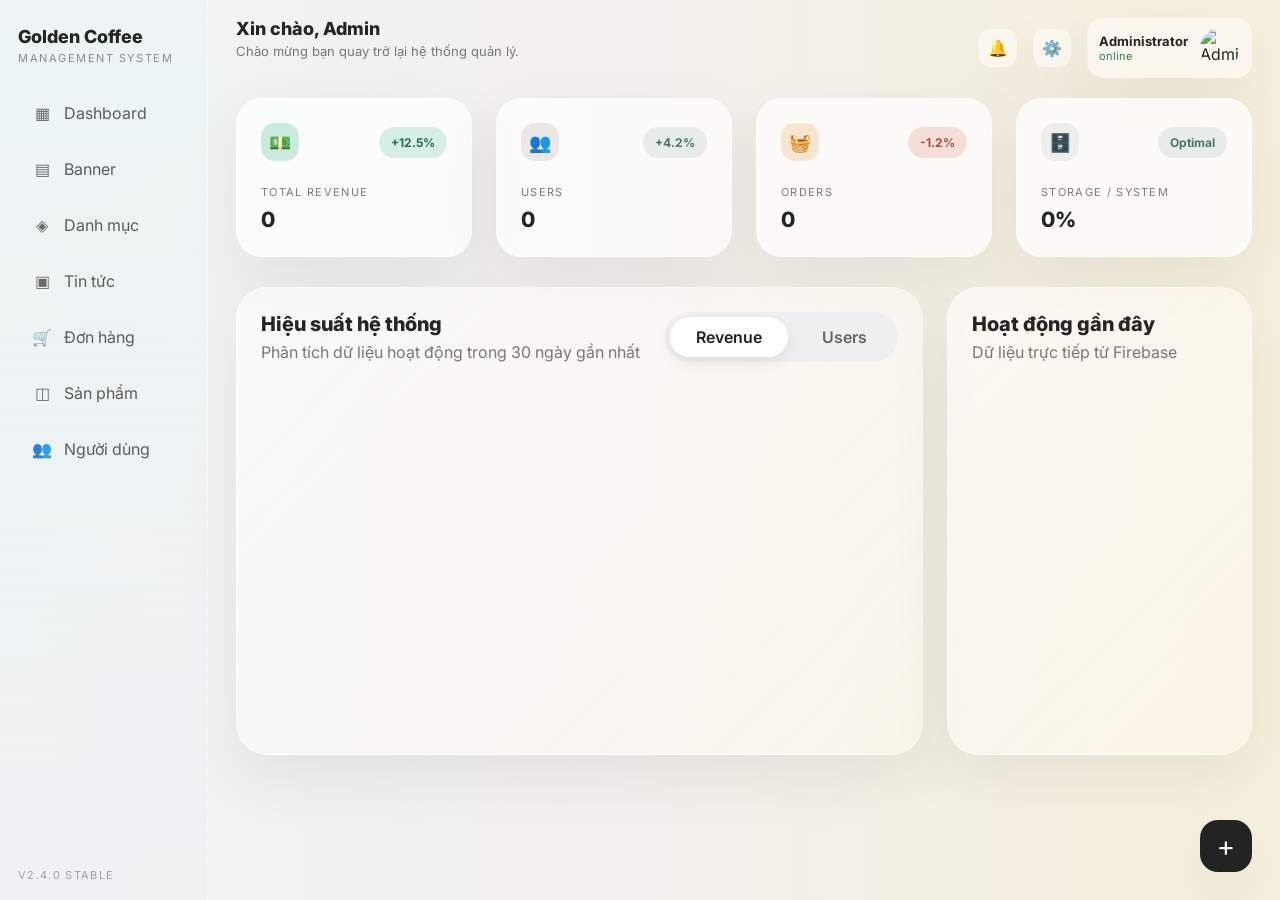
==== index.html @ ea678854 "Initial commit" ====
<!DOCTYPE html>
<html lang="vi">
<head>
  <meta charset="UTF-8">
  <meta name="viewport" content="width=device-width, initial-scale=1.0">
  <title>Dashboard</title>
  <link rel="stylesheet" href="assets/css/style.css">
</head>
<body  data-page-title="Dashboard">
  <div class="admin-shell">

<aside class="sidebar">
  <div class="brand">
    <h1>Golden Coffee</h1>
    <p>Management System</p>
  </div>
  <nav class="nav" id="sidebarNav">
    <a class="nav-link" data-nav="dashboard" href="index.html"><span class="nav-icon">▦</span><span>Dashboard</span></a>
    <a class="nav-link" data-nav="banners" href="banners.html"><span class="nav-icon">▤</span><span>Banner</span></a>
    <a class="nav-link" data-nav="categories" href="categories.html"><span class="nav-icon">◈</span><span>Danh mục</span></a>
    <a class="nav-link" data-nav="news" href="news.html"><span class="nav-icon">▣</span><span>Tin tức</span></a>
    <a class="nav-link" data-nav="orders" href="orders.html"><span class="nav-icon">🛒</span><span>Đơn hàng</span></a>
    <a class="nav-link" data-nav="products" href="products.html"><span class="nav-icon">◫</span><span>Sản phẩm</span></a>
    <a class="nav-link" data-nav="users" href="users.html"><span class="nav-icon">👥</span><span>Người dùng</span></a>
  </nav>
  <div class="sidebar-footer">V2.4.0 STABLE</div>
</aside>

    <main class="main">

<header class="topbar">
  <div>
    <h2 id="pageTitle">Xin chào, Admin</h2>
    <p>Chào mừng bạn quay trở lại hệ thống quản lý.</p>
  </div>
  <div class="topbar-actions">
    <button class="icon-btn">🔔</button>
    <button class="icon-btn">⚙️</button>
    <div class="profile-chip">
      <div>
        <strong>Administrator</strong>
        <small>online</small>
      </div>
      <img src="https://i.pravatar.cc/100?img=12" alt="Admin">
    </div>
  </div>
</header>


<section class="metrics">
  <article class="metric-card">
    <div class="metric-top">
      <div class="metric-icon">💵</div>
      <span class="trend trend-up">+12.5%</span>
    </div>
    <div class="metric-label">Total Revenue</div>
    <div class="metric-value" id="metricRevenue">0</div>
  </article>
  <article class="metric-card">
    <div class="metric-top">
      <div class="metric-icon">👥</div>
      <span class="trend trend-neutral">+4.2%</span>
    </div>
    <div class="metric-label">Users</div>
    <div class="metric-value" id="metricUsers">0</div>
  </article>
  <article class="metric-card">
    <div class="metric-top">
      <div class="metric-icon">🧺</div>
      <span class="trend trend-down">-1.2%</span>
    </div>
    <div class="metric-label">Orders</div>
    <div class="metric-value" id="metricOrders">0</div>
  </article>
  <article class="metric-card">
    <div class="metric-top">
      <div class="metric-icon">🗄️</div>
      <span class="trend trend-neutral">Optimal</span>
    </div>
    <div class="metric-label">Storage / System</div>
    <div class="metric-value" id="metricStorage">0%</div>
  </article>
</section>

<section class="content-grid">
  <article class="surface-card">
    <div class="card-head">
      <div>
        <h3>Hiệu suất hệ thống</h3>
        <p>Phân tích dữ liệu hoạt động trong 30 ngày gần nhất</p>
      </div>
      <div class="segmented">
        <button class="active" type="button">Revenue</button>
        <button type="button">Users</button>
      </div>
    </div>
    <div class="chart-wrap">
      <canvas id="systemChart"></canvas>
    </div>
  </article>

  <aside class="surface-card">
    <div class="card-head">
      <div>
        <h3>Hoạt động gần đây</h3>
        <p>Dữ liệu trực tiếp từ Firebase</p>
      </div>
    </div>
    <div class="activity-list" id="activityList"></div>
    <div class="quick-grid" id="quickGrid"></div>
  </aside>
</section>

<button class="float-btn" type="button">+</button>

    </main>
  </div>
  <div class="toast-root" id="toastRoot"></div>

<script src="https://cdn.jsdelivr.net/npm/chart.js"></script>
<script type="module" src="assets/js/pages/dashboard.js"></script>

</body>
</html>
---- assets/css/style.css ----
@import url('https://fonts.googleapis.com/css2?family=Inter:wght@400;500;600;700;800&display=swap');

:root{
  --bg-left:#edf5f4;
  --bg-center:#f3f0ee;
  --bg-right:#f7f0dc;
  --surface:rgba(255,255,255,.52);
  --surface-strong:rgba(255,255,255,.74);
  --text:#252525;
  --muted:#777;
  --line:rgba(0,0,0,.05);
  --shadow:0 22px 60px rgba(57,51,43,.08);
  --radius-xl:34px;
  --radius-lg:24px;
  --radius-md:18px;
  --success:#d6efe2;
  --success-text:#2d6b56;
  --warning:#f7ead6;
  --warning-text:#8a6840;
  --danger:#f5ddd8;
  --danger-text:#a14d46;
  --tag:#f0efee;
  --card1:#e1f2eb;
  --card2:#f4efed;
  --card3:#f7ebe6;
  --card4:#efefeb;
}

*{box-sizing:border-box}
html,body{margin:0;padding:0;font-family:'Inter',sans-serif;color:var(--text);background:linear-gradient(90deg,var(--bg-left) 0%,var(--bg-center) 48%,var(--bg-right) 100%);}
body{
  min-height:100vh;
}
a{text-decoration:none;color:inherit}
button,input,select,textarea{font:inherit}
img{max-width:100%;display:block}

.admin-shell{
  display:grid;
  grid-template-columns: 208px 1fr;
  min-height:100vh;
}

.sidebar{
  padding:26px 18px 18px;
  border-right:1px solid rgba(255,255,255,.3);
  background:linear-gradient(180deg,rgba(237,245,244,.92),rgba(239,241,241,.72));
  position:sticky;
  top:0;
  height:100vh;
}
.brand h1{
  margin:0;
  font-size:18px;
  font-weight:800;
}
.brand p{
  margin:4px 0 24px;
  color:#8a8a8a;
  font-size:11px;
  letter-spacing:.14em;
  text-transform:uppercase;
}
.nav{
  display:flex;
  flex-direction:column;
  gap:8px;
}
.nav-link{
  display:flex;
  align-items:center;
  gap:12px;
  padding:14px 14px;
  color:#5c5c5c;
  border-radius:20px;
  transition:.2s ease;
}
.nav-link:hover,.nav-link.active{
  background:rgba(255,255,255,.55);
  color:#111;
  box-shadow: inset 0 0 0 1px rgba(255,255,255,.3);
}
.nav-icon{
  width:20px;
  text-align:center;
  opacity:.9;
}
.sidebar-footer{
  position:absolute;
  left:18px;
  bottom:18px;
  color:#a0a0a0;
  font-size:11px;
  letter-spacing:.12em;
}

.main{
  padding:18px 28px 28px;
}
.topbar{
  display:flex;
  align-items:flex-start;
  justify-content:space-between;
  gap:24px;
  margin-bottom:20px;
}
.topbar h2{
  font-size:18px;
  font-weight:800;
  margin:0;
}
.topbar p{
  margin:4px 0 0;
  color:var(--muted);
  font-size:13px;
}
.topbar-actions{
  display:flex;
  align-items:center;
  gap:16px;
}
.icon-btn{
  width:38px;
  height:38px;
  border:none;
  border-radius:12px;
  background:rgba(255,255,255,.44);
  box-shadow:var(--shadow);
  cursor:pointer;
}
.profile-chip{
  display:flex;
  align-items:center;
  gap:12px;
  padding:10px 12px;
  border-radius:16px;
  background:rgba(255,255,255,.5);
  box-shadow:var(--shadow);
}
.profile-chip img{
  width:40px;
  height:40px;
  border-radius:50%;
  object-fit:cover;
}
.profile-chip small{
  display:block;
  color:#2f7a4d;
  font-size:11px;
}
.profile-chip strong{
  display:block;
  font-size:13px;
}

.metrics{
  display:grid;
  grid-template-columns:repeat(4,minmax(0,1fr));
  gap:24px;
  margin-bottom:30px;
}
.metric-card{
  background:var(--surface-strong);
  border:1px solid rgba(255,255,255,.55);
  border-radius:26px;
  box-shadow:var(--shadow);
  padding:24px;
}
.metric-top{
  display:flex;
  justify-content:space-between;
  align-items:center;
  margin-bottom:24px;
}
.metric-icon{
  width:38px;
  height:38px;
  border-radius:14px;
  display:grid;
  place-items:center;
  font-size:18px;
}
.metric-card:nth-child(1) .metric-icon{background:#cbeadf;color:#2f7d67}
.metric-card:nth-child(2) .metric-icon{background:#ece7e4;color:#6f6a67}
.metric-card:nth-child(3) .metric-icon{background:#f7e6cf;color:#88683f}
.metric-card:nth-child(4) .metric-icon{background:#ededec;color:#6c6a66}
.trend{
  padding:8px 12px;
  border-radius:999px;
  font-size:12px;
  font-weight:700;
}
.trend-up{background:var(--success);color:var(--success-text)}
.trend-down{background:var(--danger);color:var(--danger-text)}
.trend-neutral{background:#e7ece8;color:#4a7765}
.metric-label{
  color:#7b7b7b;
  text-transform:uppercase;
  letter-spacing:.12em;
  font-size:11px;
  margin-bottom:8px;
}
.metric-value{
  font-size:21px;
  font-weight:800;
}

.content-grid{
  display:grid;
  grid-template-columns: 1.8fr .8fr;
  gap:24px;
}
.surface-card{
  background:linear-gradient(135deg, rgba(255,255,255,.58), rgba(255,248,239,.5));
  border:1px solid rgba(255,255,255,.55);
  border-radius:32px;
  box-shadow:var(--shadow);
  padding:24px;
}
.card-head{
  display:flex;
  justify-content:space-between;
  align-items:flex-start;
  gap:12px;
  margin-bottom:18px;
}
.card-head h3{
  margin:0;
  font-size:20px;
  font-weight:800;
}
.card-head p{
  margin:6px 0 0;
  color:var(--muted);
}
.segmented{
  display:flex;
  align-items:center;
  gap:8px;
  background:rgba(235,237,239,.7);
  padding:5px;
  border-radius:999px;
}
.segmented button{
  border:none;
  background:transparent;
  padding:10px 26px;
  border-radius:999px;
  cursor:pointer;
  color:#666;
  font-weight:600;
}
.segmented .active{
  background:rgba(255,255,255,.95);
  box-shadow:0 5px 16px rgba(0,0,0,.08);
  color:#222;
}

.chart-wrap{
  position:relative;
  height:350px;
}

.activity-list{
  display:flex;
  flex-direction:column;
  gap:14px;
}
.activity-item{
  display:flex;
  align-items:flex-start;
  gap:12px;
  padding:12px;
  border-radius:18px;
  background:rgba(255,255,255,.46);
}
.activity-avatar{
  width:42px;
  height:42px;
  border-radius:14px;
  display:grid;
  place-items:center;
  font-size:18px;
  background:#f3eee9;
}
.activity-content h4{
  margin:0 0 4px;
  font-size:14px;
}
.activity-content p{
  margin:0;
  color:var(--muted);
  font-size:12px;
}

.quick-grid{
  display:grid;
  grid-template-columns:repeat(3,1fr);
  gap:16px;
  margin-top:18px;
}
.mini-card{
  background:rgba(255,255,255,.46);
  border-radius:22px;
  padding:18px;
}
.mini-card span{
  color:var(--muted);
  font-size:13px;
}
.mini-card strong{
  display:block;
  font-size:24px;
  margin:8px 0 6px;
}
.mini-card p{
  margin:0;
  color:#8b8b8b;
  font-size:12px;
}

.page-card{
  background:linear-gradient(135deg, rgba(255,255,255,.58), rgba(255,248,239,.5));
  border:1px solid rgba(255,255,255,.55);
  border-radius:32px;
  box-shadow:var(--shadow);
  padding:24px;
}
.page-toolbar{
  display:flex;
  align-items:center;
  justify-content:space-between;
  gap:16px;
  margin-bottom:18px;
}
.page-toolbar h3{
  margin:0;
  font-size:24px;
}
.page-toolbar p{
  margin:6px 0 0;
  color:var(--muted);
}
.toolbar-actions{
  display:flex;
  align-items:center;
  gap:10px;
}
.search-input{
  width:280px;
  border:none;
  background:rgba(255,255,255,.6);
  border-radius:16px;
  padding:12px 14px;
  outline:none;
}
.primary-btn,.secondary-btn{
  border:none;
  border-radius:16px;
  padding:12px 18px;
  font-weight:700;
  cursor:pointer;
}
.primary-btn{
  background:#232323;
  color:#fff;
}
.secondary-btn{
  background:rgba(255,255,255,.75);
  color:#333;
}

.table-wrap{
  overflow:auto;
}
.data-table{
  width:100%;
  border-collapse:separate;
  border-spacing:0 12px;
}
.data-table th{
  text-align:left;
  color:#838383;
  font-size:12px;
  font-weight:700;
  padding:0 14px;
  text-transform:uppercase;
  letter-spacing:.08em;
}
.data-table td{
  background:rgba(255,255,255,.52);
  padding:14px;
  vertical-align:middle;
}
.data-table tr td:first-child{
  border-radius:18px 0 0 18px;
}
.data-table tr td:last-child{
  border-radius:0 18px 18px 0;
}
.actions-col{
  min-width:140px;
}
.table-actions{
  display:flex;
  gap:8px;
}
.table-btn{
  border:none;
  border-radius:12px;
  padding:8px 12px;
  background:#f0efed;
  cursor:pointer;
  font-weight:700;
}
.table-btn.danger{
  background:#f7e3df;
  color:#9e5149;
}
.table-image{
  width:72px;
  height:52px;
  border-radius:14px;
  object-fit:cover;
}
.badge{
  display:inline-flex;
  align-items:center;
  padding:8px 12px;
  border-radius:999px;
  background:var(--tag);
  font-size:12px;
  font-weight:700;
}
.badge.success{
  background:var(--success);
  color:var(--success-text);
}
.badge.warning{
  background:var(--warning);
  color:var(--warning-text);
}
.badge.danger{
  background:var(--danger);
  color:var(--danger-text);
}
.table-empty,.empty-note{
  color:#7a7a7a;
  text-align:center;
  padding:28px 0 !important;
}

.modal{
  position:fixed;
  inset:0;
  display:none;
  align-items:center;
  justify-content:center;
  z-index:50;
}
.modal.show{display:flex}
.modal-overlay{
  position:absolute;
  inset:0;
  background:rgba(35,35,35,.22);
  backdrop-filter: blur(6px);
}
.modal-card{
  position:relative;
  width:min(720px,calc(100% - 32px));
  background:#fffdfa;
  border-radius:28px;
  box-shadow:0 30px 80px rgba(0,0,0,.18);
  padding:24px;
  z-index:2;
}
.modal-head{
  display:flex;
  align-items:center;
  justify-content:space-between;
  gap:12px;
  margin-bottom:16px;
}
.modal-head h4{
  margin:0;
  font-size:22px;
}
.icon-close{
  width:38px;
  height:38px;
  border:none;
  border-radius:12px;
  background:#f2f0ee;
  cursor:pointer;
}
.form-grid{
  display:grid;
  grid-template-columns:repeat(2,1fr);
  gap:16px;
}
.field{
  display:flex;
  flex-direction:column;
  gap:8px;
}
.field span{
  font-size:13px;
  font-weight:700;
}
.field input,.field select,.field textarea{
  width:100%;
  border:none;
  outline:none;
  background:#f5f2ef;
  border-radius:16px;
  padding:12px 14px;
}
.field textarea{
  min-height:110px;
  resize:vertical;
}
.field-image{
  grid-column:1 / -1;
}
.image-upload-row{
  display:flex;
  flex-direction:column;
  gap:6px;
}
.image-upload-row small{
  color:#7b7b7b;
  font-size:12px;
  line-height:1.4;
}
.form-image-preview{
  width:100%;
  height:160px;
  border-radius:16px;
  object-fit:cover;
  border:1px solid var(--line);
  background:#f5f2ef;
}
.field input[readonly]{
  opacity:.72;
  cursor:not-allowed;
}
.field-checkbox{
  flex-direction:row;
  align-items:center;
  background:#f5f2ef;
  border-radius:16px;
  padding:14px;
}
.form-actions{
  display:flex;
  justify-content:flex-end;
  gap:12px;
  margin-top:18px;
}

.toast-root{
  position:fixed;
  right:20px;
  bottom:20px;
  z-index:70;
  display:flex;
  flex-direction:column;
  gap:10px;
}
.toast{
  background:#232323;
  color:#fff;
  padding:14px 16px;
  border-radius:14px;
  transform:translateY(12px);
  opacity:0;
  transition:.24s ease;
  box-shadow:0 18px 38px rgba(0,0,0,.2);
}
.toast.show{
  transform:translateY(0);
  opacity:1;
}
.toast-error{
  background:#a74f46;
}

.orders-layout{
  display:grid;
  grid-template-columns:1.3fr .9fr;
  gap:22px;
}
.detail-card{
  background:rgba(255,255,255,.5);
  border-radius:26px;
  padding:20px;
  min-height:100%;
}
.detail-card.empty{
  display:flex;
  flex-direction:column;
  justify-content:center;
  align-items:flex-start;
}
.detail-head{
  display:flex;
  justify-content:space-between;
  gap:12px;
  align-items:flex-start;
  margin-bottom:14px;
}
.detail-head h3{margin:0;font-size:20px}
.detail-head p{margin:4px 0 0;color:var(--muted)}
.detail-meta{
  display:grid;
  grid-template-columns:repeat(2,1fr);
  gap:14px;
  margin-bottom:18px;
}
.detail-meta div{
  background:rgba(255,255,255,.55);
  border-radius:18px;
  padding:14px;
}
.detail-meta span{
  display:block;
  color:var(--muted);
  font-size:12px;
  margin-bottom:6px;
}
.detail-list{
  display:flex;
  flex-direction:column;
  gap:12px;
}
.order-item{
  display:grid;
  grid-template-columns:88px 1fr auto;
  gap:14px;
  align-items:flex-start;
  background:rgba(255,255,255,.55);
  border-radius:18px;
  padding:12px;
}
.order-item img{
  width:88px;height:88px;border-radius:18px;object-fit:cover;
}
.order-item-content h4{margin:0 0 6px;font-size:14px}
.order-item-content p{margin:0 0 6px;color:var(--muted);font-size:12px}

.float-btn{
  position:fixed;
  right:28px;
  bottom:28px;
  width:52px;
  height:52px;
  border:none;
  border-radius:18px;
  background:#232323;
  color:#fff;
  font-size:28px;
  box-shadow:var(--shadow);
}

@media (max-width:1200px){
  .metrics{grid-template-columns:repeat(2,1fr)}
  .content-grid,.orders-layout{grid-template-columns:1fr}
}
@media (max-width:860px){
  .admin-shell{grid-template-columns:1fr}
  .sidebar{position:relative;height:auto}
  .main{padding:18px}
  .topbar{flex-direction:column}
  .quick-grid,.form-grid,.detail-meta{grid-template-columns:1fr}
  .page-toolbar{flex-direction:column;align-items:flex-start}
  .toolbar-actions{width:100%;flex-wrap:wrap}
  .search-input{width:100%}
}
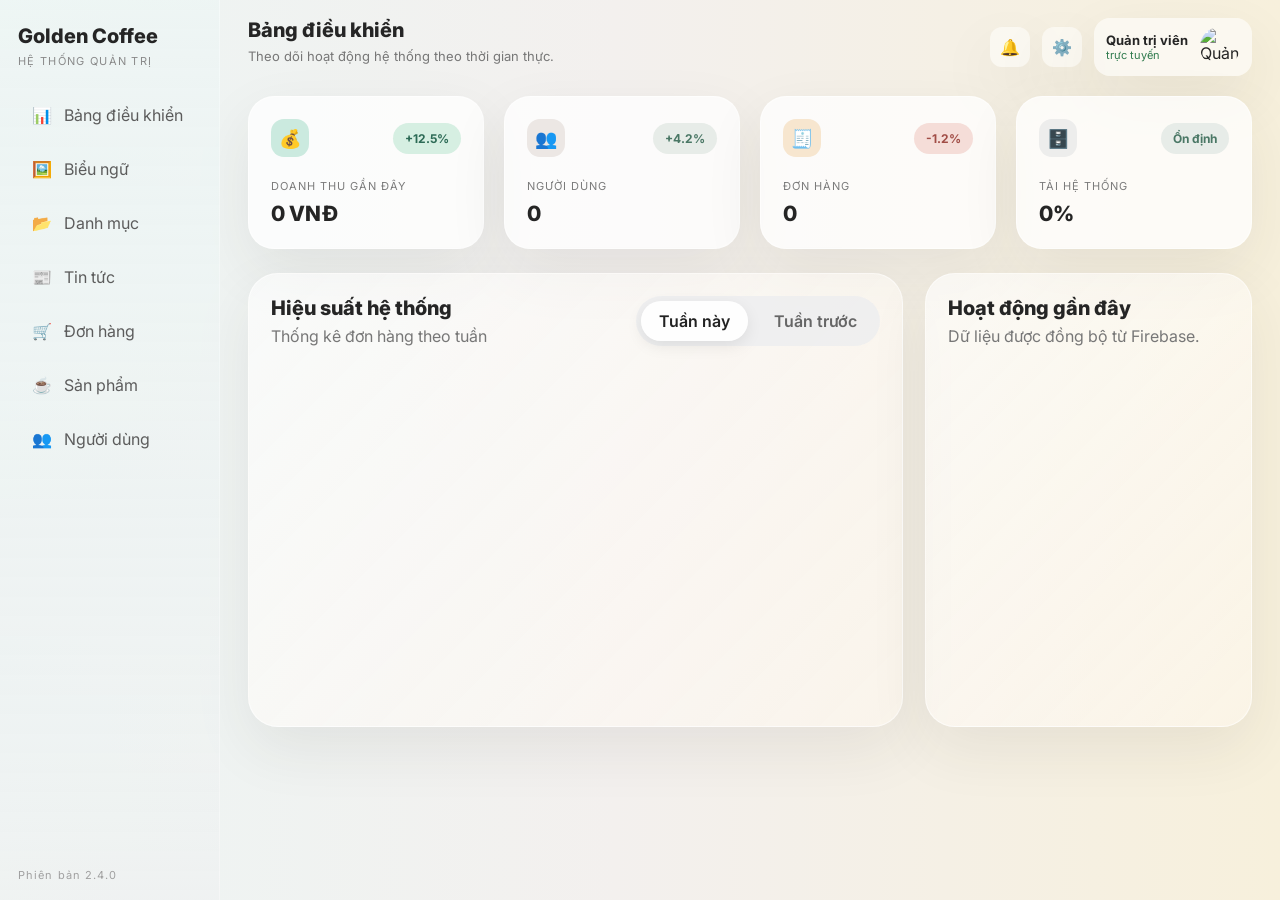
==== commit d127e7e5: "Update" ====
--- a/index.html
+++ b/index.html
@@ -3,122 +3,119 @@
 <head>
   <meta charset="UTF-8">
   <meta name="viewport" content="width=device-width, initial-scale=1.0">
-  <title>Dashboard</title>
+  <title>Bảng điều khiển</title>
   <link rel="stylesheet" href="assets/css/style.css">
 </head>
-<body  data-page-title="Dashboard">
+<body data-page-title="Bảng điều khiển">
+  <div class="mobile-backdrop" id="mobileBackdrop"></div>
   <div class="admin-shell">
-
-<aside class="sidebar">
-  <div class="brand">
-    <h1>Golden Coffee</h1>
-    <p>Management System</p>
-  </div>
-  <nav class="nav" id="sidebarNav">
-    <a class="nav-link" data-nav="dashboard" href="index.html"><span class="nav-icon">▦</span><span>Dashboard</span></a>
-    <a class="nav-link" data-nav="banners" href="banners.html"><span class="nav-icon">▤</span><span>Banner</span></a>
-    <a class="nav-link" data-nav="categories" href="categories.html"><span class="nav-icon">◈</span><span>Danh mục</span></a>
-    <a class="nav-link" data-nav="news" href="news.html"><span class="nav-icon">▣</span><span>Tin tức</span></a>
-    <a class="nav-link" data-nav="orders" href="orders.html"><span class="nav-icon">🛒</span><span>Đơn hàng</span></a>
-    <a class="nav-link" data-nav="products" href="products.html"><span class="nav-icon">◫</span><span>Sản phẩm</span></a>
-    <a class="nav-link" data-nav="users" href="users.html"><span class="nav-icon">👥</span><span>Người dùng</span></a>
-  </nav>
-  <div class="sidebar-footer">V2.4.0 STABLE</div>
-</aside>
+    <aside class="sidebar" id="sidebar">
+      <div class="brand">
+        <h1>Golden Coffee</h1>
+        <p>Hệ thống quản trị</p>
+      </div>
+      <nav class="nav" id="sidebarNav">
+        <a class="nav-link" data-nav="dashboard" href="index.html"><span class="nav-icon">📊</span><span>Bảng điều khiển</span></a>
+        <a class="nav-link" data-nav="banners" href="banners.html"><span class="nav-icon">🖼️</span><span>Biểu ngữ</span></a>
+        <a class="nav-link" data-nav="categories" href="categories.html"><span class="nav-icon">📂</span><span>Danh mục</span></a>
+        <a class="nav-link" data-nav="news" href="news.html"><span class="nav-icon">📰</span><span>Tin tức</span></a>
+        <a class="nav-link" data-nav="orders" href="orders.html"><span class="nav-icon">🛒</span><span>Đơn hàng</span></a>
+        <a class="nav-link" data-nav="products" href="products.html"><span class="nav-icon">☕</span><span>Sản phẩm</span></a>
+        <a class="nav-link" data-nav="users" href="users.html"><span class="nav-icon">👥</span><span>Người dùng</span></a>
+      </nav>
+      <div class="sidebar-footer">Phiên bản 2.4.0</div>
+    </aside>
 
     <main class="main">
+      <header class="topbar">
+        <div class="topbar-left">
+          <button class="icon-btn menu-btn" type="button" id="mobileMenuBtn" aria-label="Mở menu">☰</button>
+          <div>
+            <h2 id="pageTitle">Bảng điều khiển</h2>
+            <p>Theo dõi hoạt động hệ thống theo thời gian thực.</p>
+          </div>
+        </div>
+        <div class="topbar-actions">
+          <button class="icon-btn" type="button" aria-label="Thông báo">🔔</button>
+          <button class="icon-btn" type="button" aria-label="Cài đặt">⚙️</button>
+          <div class="profile-chip">
+            <div>
+              <strong>Quản trị viên</strong>
+              <small>trực tuyến</small>
+            </div>
+            <img src="https://i.pravatar.cc/100?img=12" alt="Quản trị viên">
+          </div>
+        </div>
+      </header>
 
-<header class="topbar">
-  <div>
-    <h2 id="pageTitle">Xin chào, Admin</h2>
-    <p>Chào mừng bạn quay trở lại hệ thống quản lý.</p>
-  </div>
-  <div class="topbar-actions">
-    <button class="icon-btn">🔔</button>
-    <button class="icon-btn">⚙️</button>
-    <div class="profile-chip">
-      <div>
-        <strong>Administrator</strong>
-        <small>online</small>
-      </div>
-      <img src="https://i.pravatar.cc/100?img=12" alt="Admin">
-    </div>
-  </div>
-</header>
+      <section class="metrics">
+        <article class="metric-card">
+          <div class="metric-top">
+            <div class="metric-icon">💰</div>
+            <span class="trend trend-up">+12.5%</span>
+          </div>
+          <div class="metric-label">Doanh thu gần đây</div>
+          <div class="metric-value" id="metricRevenue">0 VNĐ</div>
+        </article>
+        <article class="metric-card">
+          <div class="metric-top">
+            <div class="metric-icon">👥</div>
+            <span class="trend trend-neutral">+4.2%</span>
+          </div>
+          <div class="metric-label">Người dùng</div>
+          <div class="metric-value" id="metricUsers">0</div>
+        </article>
+        <article class="metric-card">
+          <div class="metric-top">
+            <div class="metric-icon">🧾</div>
+            <span class="trend trend-down">-1.2%</span>
+          </div>
+          <div class="metric-label">Đơn hàng</div>
+          <div class="metric-value" id="metricOrders">0</div>
+        </article>
+        <article class="metric-card">
+          <div class="metric-top">
+            <div class="metric-icon">🗄️</div>
+            <span class="trend trend-neutral">Ổn định</span>
+          </div>
+          <div class="metric-label">Tải hệ thống</div>
+          <div class="metric-value" id="metricStorage">0%</div>
+        </article>
+      </section>
 
+      <section class="content-grid">
+        <article class="surface-card">
+          <div class="card-head">
+            <div>
+              <h3>Hiệu suất hệ thống</h3>
+              <p>Thống kê đơn hàng theo tuần</p>
+            </div>
+            <div class="segmented">
+              <button class="active" type="button">Tuần này</button>
+              <button type="button">Tuần trước</button>
+            </div>
+          </div>
+          <div class="chart-wrap">
+            <canvas id="systemChart"></canvas>
+          </div>
+        </article>
 
-<section class="metrics">
-  <article class="metric-card">
-    <div class="metric-top">
-      <div class="metric-icon">💵</div>
-      <span class="trend trend-up">+12.5%</span>
-    </div>
-    <div class="metric-label">Total Revenue</div>
-    <div class="metric-value" id="metricRevenue">0</div>
-  </article>
-  <article class="metric-card">
-    <div class="metric-top">
-      <div class="metric-icon">👥</div>
-      <span class="trend trend-neutral">+4.2%</span>
-    </div>
-    <div class="metric-label">Users</div>
-    <div class="metric-value" id="metricUsers">0</div>
-  </article>
-  <article class="metric-card">
-    <div class="metric-top">
-      <div class="metric-icon">🧺</div>
-      <span class="trend trend-down">-1.2%</span>
-    </div>
-    <div class="metric-label">Orders</div>
-    <div class="metric-value" id="metricOrders">0</div>
-  </article>
-  <article class="metric-card">
-    <div class="metric-top">
-      <div class="metric-icon">🗄️</div>
-      <span class="trend trend-neutral">Optimal</span>
-    </div>
-    <div class="metric-label">Storage / System</div>
-    <div class="metric-value" id="metricStorage">0%</div>
-  </article>
-</section>
-
-<section class="content-grid">
-  <article class="surface-card">
-    <div class="card-head">
-      <div>
-        <h3>Hiệu suất hệ thống</h3>
-        <p>Phân tích dữ liệu hoạt động trong 30 ngày gần nhất</p>
-      </div>
-      <div class="segmented">
-        <button class="active" type="button">Revenue</button>
-        <button type="button">Users</button>
-      </div>
-    </div>
-    <div class="chart-wrap">
-      <canvas id="systemChart"></canvas>
-    </div>
-  </article>
-
-  <aside class="surface-card">
-    <div class="card-head">
-      <div>
-        <h3>Hoạt động gần đây</h3>
-        <p>Dữ liệu trực tiếp từ Firebase</p>
-      </div>
-    </div>
-    <div class="activity-list" id="activityList"></div>
-    <div class="quick-grid" id="quickGrid"></div>
-  </aside>
-</section>
-
-<button class="float-btn" type="button">+</button>
-
+        <aside class="surface-card">
+          <div class="card-head">
+            <div>
+              <h3>Hoạt động gần đây</h3>
+              <p>Dữ liệu được đồng bộ từ Firebase.</p>
+            </div>
+          </div>
+          <div class="activity-list" id="activityList"></div>
+          <div class="quick-grid" id="quickGrid"></div>
+        </aside>
+      </section>
     </main>
   </div>
+
   <div class="toast-root" id="toastRoot"></div>
-
-<script src="https://cdn.jsdelivr.net/npm/chart.js"></script>
-<script type="module" src="assets/js/pages/dashboard.js"></script>
-
+  <script src="https://cdn.jsdelivr.net/npm/chart.js"></script>
+  <script type="module" src="js/pages/dashboard.js"></script>
 </body>
-</html>+</html>
--- a/assets/css/style.css
+++ b/assets/css/style.css
@@ -4,8 +4,8 @@
   --bg-left:#edf5f4;
   --bg-center:#f3f0ee;
   --bg-right:#f7f0dc;
-  --surface:rgba(255,255,255,.52);
-  --surface-strong:rgba(255,255,255,.74);
+  --surface:rgba(255,255,255,.56);
+  --surface-strong:rgba(255,255,255,.75);
   --text:#252525;
   --muted:#777;
   --line:rgba(0,0,0,.05);
@@ -20,16 +20,16 @@
   --danger:#f5ddd8;
   --danger-text:#a14d46;
   --tag:#f0efee;
-  --card1:#e1f2eb;
-  --card2:#f4efed;
-  --card3:#f7ebe6;
-  --card4:#efefeb;
 }
 
 *{box-sizing:border-box}
-html,body{margin:0;padding:0;font-family:'Inter',sans-serif;color:var(--text);background:linear-gradient(90deg,var(--bg-left) 0%,var(--bg-center) 48%,var(--bg-right) 100%);}
-body{
-  min-height:100vh;
+html,body{
+  margin:0;
+  padding:0;
+  min-height:100%;
+  font-family:'Inter',sans-serif;
+  color:var(--text);
+  background:linear-gradient(90deg,var(--bg-left) 0%,var(--bg-center) 48%,var(--bg-right) 100%);
 }
 a{text-decoration:none;color:inherit}
 button,input,select,textarea{font:inherit}
@@ -37,30 +37,42 @@
 
 .admin-shell{
   display:grid;
-  grid-template-columns: 208px 1fr;
+  grid-template-columns:220px 1fr;
   min-height:100vh;
 }
 
+.mobile-backdrop{
+  position:fixed;
+  inset:0;
+  background:rgba(18,18,18,.35);
+  opacity:0;
+  pointer-events:none;
+  transition:.2s ease;
+  z-index:79;
+}
+
 .sidebar{
-  padding:26px 18px 18px;
-  border-right:1px solid rgba(255,255,255,.3);
-  background:linear-gradient(180deg,rgba(237,245,244,.92),rgba(239,241,241,.72));
+  padding:24px 18px 20px;
+  border-right:1px solid rgba(255,255,255,.34);
+  background:linear-gradient(180deg,rgba(237,245,244,.92),rgba(239,241,241,.74));
   position:sticky;
   top:0;
   height:100vh;
+  z-index:80;
 }
 .brand h1{
   margin:0;
-  font-size:18px;
+  font-size:20px;
   font-weight:800;
 }
 .brand p{
-  margin:4px 0 24px;
+  margin:6px 0 24px;
   color:#8a8a8a;
   font-size:11px;
-  letter-spacing:.14em;
+  letter-spacing:.12em;
   text-transform:uppercase;
 }
+
 .nav{
   display:flex;
   flex-direction:column;
@@ -70,20 +82,20 @@
   display:flex;
   align-items:center;
   gap:12px;
-  padding:14px 14px;
+  padding:13px 14px;
   color:#5c5c5c;
-  border-radius:20px;
+  border-radius:18px;
   transition:.2s ease;
 }
-.nav-link:hover,.nav-link.active{
-  background:rgba(255,255,255,.55);
+.nav-link:hover,
+.nav-link.active{
+  background:rgba(255,255,255,.62);
   color:#111;
-  box-shadow: inset 0 0 0 1px rgba(255,255,255,.3);
+  box-shadow:inset 0 0 0 1px rgba(255,255,255,.35);
 }
 .nav-icon{
   width:20px;
   text-align:center;
-  opacity:.9;
 }
 .sidebar-footer{
   position:absolute;
@@ -91,50 +103,60 @@
   bottom:18px;
   color:#a0a0a0;
   font-size:11px;
-  letter-spacing:.12em;
+  letter-spacing:.1em;
 }
 
 .main{
   padding:18px 28px 28px;
 }
+
 .topbar{
   display:flex;
   align-items:flex-start;
   justify-content:space-between;
-  gap:24px;
+  gap:20px;
   margin-bottom:20px;
 }
+.topbar-left{
+  display:flex;
+  align-items:flex-start;
+  gap:12px;
+}
 .topbar h2{
-  font-size:18px;
+  margin:0;
+  font-size:20px;
   font-weight:800;
-  margin:0;
 }
 .topbar p{
-  margin:4px 0 0;
+  margin:6px 0 0;
   color:var(--muted);
   font-size:13px;
 }
+
 .topbar-actions{
   display:flex;
   align-items:center;
-  gap:16px;
+  gap:12px;
 }
 .icon-btn{
-  width:38px;
-  height:38px;
+  width:40px;
+  height:40px;
   border:none;
   border-radius:12px;
-  background:rgba(255,255,255,.44);
+  background:rgba(255,255,255,.48);
   box-shadow:var(--shadow);
   cursor:pointer;
 }
+.menu-btn{
+  display:none;
+}
 .profile-chip{
   display:flex;
   align-items:center;
   gap:12px;
-  padding:10px 12px;
+  padding:9px 12px;
   border-radius:16px;
-  background:rgba(255,255,255,.5);
+  background:rgba(255,255,255,.56);
   box-shadow:var(--shadow);
 }
 .profile-chip img{
@@ -143,39 +165,39 @@
   border-radius:50%;
   object-fit:cover;
 }
+.profile-chip strong{
+  display:block;
+  font-size:13px;
+}
 .profile-chip small{
   display:block;
   color:#2f7a4d;
   font-size:11px;
 }
-.profile-chip strong{
-  display:block;
-  font-size:13px;
-}
 
 .metrics{
   display:grid;
   grid-template-columns:repeat(4,minmax(0,1fr));
-  gap:24px;
-  margin-bottom:30px;
+  gap:20px;
+  margin-bottom:24px;
 }
 .metric-card{
   background:var(--surface-strong);
   border:1px solid rgba(255,255,255,.55);
   border-radius:26px;
   box-shadow:var(--shadow);
-  padding:24px;
+  padding:22px;
 }
 .metric-top{
   display:flex;
   justify-content:space-between;
   align-items:center;
-  margin-bottom:24px;
+  margin-bottom:22px;
 }
 .metric-icon{
   width:38px;
   height:38px;
-  border-radius:14px;
+  border-radius:13px;
   display:grid;
   place-items:center;
   font-size:18px;
@@ -196,7 +218,7 @@
 .metric-label{
   color:#7b7b7b;
   text-transform:uppercase;
-  letter-spacing:.12em;
+  letter-spacing:.09em;
   font-size:11px;
   margin-bottom:8px;
 }
@@ -207,15 +229,15 @@
 
 .content-grid{
   display:grid;
-  grid-template-columns: 1.8fr .8fr;
-  gap:24px;
+  grid-template-columns:1.8fr .9fr;
+  gap:22px;
 }
 .surface-card{
-  background:linear-gradient(135deg, rgba(255,255,255,.58), rgba(255,248,239,.5));
+  background:linear-gradient(135deg, rgba(255,255,255,.6), rgba(255,248,239,.52));
   border:1px solid rgba(255,255,255,.55);
-  border-radius:32px;
+  border-radius:30px;
   box-shadow:var(--shadow);
-  padding:24px;
+  padding:22px;
 }
 .card-head{
   display:flex;
@@ -244,7 +266,7 @@
 .segmented button{
   border:none;
   background:transparent;
-  padding:10px 26px;
+  padding:10px 18px;
   border-radius:999px;
   cursor:pointer;
   color:#666;
@@ -258,13 +280,13 @@
 
 .chart-wrap{
   position:relative;
-  height:350px;
+  height:340px;
 }
 
 .activity-list{
   display:flex;
   flex-direction:column;
-  gap:14px;
+  gap:12px;
 }
 .activity-item{
   display:flex;
@@ -296,13 +318,13 @@
 .quick-grid{
   display:grid;
   grid-template-columns:repeat(3,1fr);
-  gap:16px;
+  gap:14px;
   margin-top:18px;
 }
 .mini-card{
   background:rgba(255,255,255,.46);
-  border-radius:22px;
-  padding:18px;
+  border-radius:18px;
+  padding:15px;
 }
 .mini-card span{
   color:var(--muted);
@@ -310,8 +332,8 @@
 }
 .mini-card strong{
   display:block;
+  margin:8px 0 6px;
   font-size:24px;
-  margin:8px 0 6px;
 }
 .mini-card p{
   margin:0;
@@ -320,18 +342,19 @@
 }
 
 .page-card{
-  background:linear-gradient(135deg, rgba(255,255,255,.58), rgba(255,248,239,.5));
+  background:linear-gradient(135deg, rgba(255,255,255,.6), rgba(255,248,239,.52));
   border:1px solid rgba(255,255,255,.55);
-  border-radius:32px;
+  border-radius:30px;
   box-shadow:var(--shadow);
-  padding:24px;
-}
+  padding:22px;
+}
+
 .page-toolbar{
   display:flex;
-  align-items:center;
+  align-items:flex-start;
   justify-content:space-between;
-  gap:16px;
-  margin-bottom:18px;
+  gap:14px;
+  margin-bottom:16px;
 }
 .page-toolbar h3{
   margin:0;
@@ -340,24 +363,57 @@
 .page-toolbar p{
   margin:6px 0 0;
   color:var(--muted);
-}
+  font-size:13px;
+}
+
 .toolbar-actions{
   display:flex;
   align-items:center;
+  justify-content:flex-end;
+  flex-wrap:wrap;
   gap:10px;
-}
+  min-width:40%;
+}
+
 .search-input{
-  width:280px;
+  width:250px;
   border:none;
-  background:rgba(255,255,255,.6);
-  border-radius:16px;
-  padding:12px 14px;
   outline:none;
-}
+  background:rgba(255,255,255,.64);
+  border-radius:15px;
+  padding:11px 14px;
+}
+
+.filter-bar{
+  display:flex;
+  align-items:center;
+  gap:8px;
+  flex-wrap:wrap;
+}
+.filter-item{
+  display:flex;
+  align-items:center;
+  gap:8px;
+  background:rgba(255,255,255,.62);
+  border-radius:14px;
+  padding:9px 10px;
+}
+.filter-item span{
+  font-size:12px;
+  color:var(--muted);
+  white-space:nowrap;
+}
+.filter-item select{
+  border:none;
+  background:transparent;
+  outline:none;
+  min-width:130px;
+}
+
 .primary-btn,.secondary-btn{
   border:none;
-  border-radius:16px;
-  padding:12px 18px;
+  border-radius:15px;
+  padding:11px 16px;
   font-weight:700;
   cursor:pointer;
 }
@@ -365,16 +421,25 @@
   background:#232323;
   color:#fff;
 }
+.primary-btn.danger{
+  background:#a14d46;
+}
 .secondary-btn{
-  background:rgba(255,255,255,.75);
+  background:rgba(255,255,255,.76);
   color:#333;
+}
+.is-loading{
+  opacity:.75;
+  cursor:not-allowed;
 }
 
 .table-wrap{
   overflow:auto;
+  border-radius:16px;
 }
 .data-table{
   width:100%;
+  min-width:780px;
   border-collapse:separate;
   border-spacing:0 12px;
 }
@@ -388,22 +453,24 @@
   letter-spacing:.08em;
 }
 .data-table td{
-  background:rgba(255,255,255,.52);
+  background:rgba(255,255,255,.58);
   padding:14px;
   vertical-align:middle;
 }
 .data-table tr td:first-child{
-  border-radius:18px 0 0 18px;
+  border-radius:16px 0 0 16px;
 }
 .data-table tr td:last-child{
-  border-radius:0 18px 18px 0;
-}
+  border-radius:0 16px 16px 0;
+}
+
 .actions-col{
-  min-width:140px;
+  min-width:170px;
 }
 .table-actions{
   display:flex;
   gap:8px;
+  flex-wrap:wrap;
 }
 .table-btn{
   border:none;
@@ -418,11 +485,12 @@
   color:#9e5149;
 }
 .table-image{
-  width:72px;
-  height:52px;
-  border-radius:14px;
+  width:80px;
+  height:56px;
+  border-radius:12px;
   object-fit:cover;
 }
+
 .badge{
   display:inline-flex;
   align-items:center;
@@ -444,11 +512,79 @@
   background:var(--danger);
   color:var(--danger-text);
 }
-.table-empty,.empty-note{
+
+.table-empty{
+  text-align:center;
   color:#7a7a7a;
+  padding:24px 12px !important;
+}
+
+.empty-note{
+  margin:0;
   text-align:center;
-  padding:28px 0 !important;
-}
+  color:#7a7a7a;
+}
+
+.empty-state h4{
+  margin:0 0 8px;
+  font-size:15px;
+}
+.empty-state p{
+  margin:0;
+  font-size:13px;
+}
+
+.pagination-bar{
+  display:flex;
+  align-items:center;
+  justify-content:flex-end;
+  gap:10px;
+  margin-top:10px;
+}
+.pagination-note{
+  margin:0;
+  font-size:13px;
+  color:#666;
+}
+
+.skeleton-row{
+  display:flex;
+  gap:10px;
+}
+.skeleton-line{
+  display:block;
+  height:12px;
+  border-radius:999px;
+  background:linear-gradient(90deg,#efefef 0%,#f8f8f8 50%,#efefef 100%);
+  background-size:200% 100%;
+  animation:skeleton-move 1.2s linear infinite;
+}
+.w-20{width:20%}
+.w-25{width:25%}
+.w-40{width:40%}
+@keyframes skeleton-move{
+  0%{background-position:200% 0}
+  100%{background-position:-200% 0}
+}
+
+.panel-loading{
+  display:flex;
+  flex-direction:column;
+  align-items:center;
+  justify-content:center;
+  min-height:220px;
+  gap:10px;
+  color:#666;
+}
+.spinner{
+  width:32px;
+  height:32px;
+  border:3px solid #e5e5e5;
+  border-top-color:#3a7a67;
+  border-radius:50%;
+  animation:spin .8s linear infinite;
+}
+@keyframes spin{to{transform:rotate(360deg)}}
 
 .modal{
   position:fixed;
@@ -456,22 +592,24 @@
   display:none;
   align-items:center;
   justify-content:center;
-  z-index:50;
+  z-index:90;
 }
 .modal.show{display:flex}
 .modal-overlay{
   position:absolute;
   inset:0;
-  background:rgba(35,35,35,.22);
-  backdrop-filter: blur(6px);
+  background:rgba(35,35,35,.24);
+  backdrop-filter:blur(6px);
 }
 .modal-card{
   position:relative;
-  width:min(720px,calc(100% - 32px));
+  width:min(760px,calc(100% - 28px));
+  max-height:calc(100vh - 32px);
+  overflow:auto;
   background:#fffdfa;
-  border-radius:28px;
+  border-radius:26px;
   box-shadow:0 30px 80px rgba(0,0,0,.18);
-  padding:24px;
+  padding:22px;
   z-index:2;
 }
 .modal-head{
@@ -479,7 +617,7 @@
   align-items:center;
   justify-content:space-between;
   gap:12px;
-  margin-bottom:16px;
+  margin-bottom:14px;
 }
 .modal-head h4{
   margin:0;
@@ -493,15 +631,19 @@
   background:#f2f0ee;
   cursor:pointer;
 }
+
 .form-grid{
   display:grid;
   grid-template-columns:repeat(2,1fr);
-  gap:16px;
+  gap:14px;
 }
 .field{
   display:flex;
   flex-direction:column;
   gap:8px;
+}
+.field-full{
+  grid-column:1 / -1;
 }
 .field span{
   font-size:13px;
@@ -512,12 +654,26 @@
   border:none;
   outline:none;
   background:#f5f2ef;
-  border-radius:16px;
-  padding:12px 14px;
+  border-radius:14px;
+  padding:12px 13px;
 }
 .field textarea{
-  min-height:110px;
+  min-height:108px;
   resize:vertical;
+}
+.field input[readonly]{
+  opacity:.72;
+  cursor:not-allowed;
+}
+.field-checkbox{
+  flex-direction:row;
+  align-items:center;
+  background:#f5f2ef;
+  border-radius:14px;
+  padding:13px;
+}
+.field-checkbox input{
+  width:auto;
 }
 .field-image{
   grid-column:1 / -1;
@@ -534,22 +690,11 @@
 }
 .form-image-preview{
   width:100%;
-  height:160px;
-  border-radius:16px;
+  height:170px;
+  border-radius:14px;
   object-fit:cover;
   border:1px solid var(--line);
   background:#f5f2ef;
-}
-.field input[readonly]{
-  opacity:.72;
-  cursor:not-allowed;
-}
-.field-checkbox{
-  flex-direction:row;
-  align-items:center;
-  background:#f5f2ef;
-  border-radius:16px;
-  padding:14px;
 }
 .form-actions{
   display:flex;
@@ -562,7 +707,7 @@
   position:fixed;
   right:20px;
   bottom:20px;
-  z-index:70;
+  z-index:100;
   display:flex;
   flex-direction:column;
   gap:10px;
@@ -570,8 +715,8 @@
 .toast{
   background:#232323;
   color:#fff;
-  padding:14px 16px;
-  border-radius:14px;
+  padding:13px 16px;
+  border-radius:13px;
   transform:translateY(12px);
   opacity:0;
   transition:.24s ease;
@@ -585,15 +730,62 @@
   background:#a74f46;
 }
 
+.confirm-dialog{
+  position:fixed;
+  inset:0;
+  display:none;
+  align-items:center;
+  justify-content:center;
+  z-index:110;
+}
+.confirm-dialog.visible{
+  display:flex;
+}
+.confirm-overlay{
+  position:absolute;
+  inset:0;
+  background:rgba(32,32,32,.26);
+}
+.confirm-card{
+  position:relative;
+  width:min(420px,calc(100% - 26px));
+  background:#fffdfb;
+  border-radius:22px;
+  box-shadow:0 30px 80px rgba(0,0,0,.22);
+  padding:20px;
+  transform:translateY(8px) scale(.98);
+  opacity:0;
+  transition:.2s ease;
+}
+.confirm-dialog.show .confirm-card{
+  opacity:1;
+  transform:translateY(0) scale(1);
+}
+.confirm-card h4{
+  margin:0 0 8px;
+  font-size:20px;
+}
+.confirm-card p{
+  margin:0 0 16px;
+  color:#666;
+  font-size:14px;
+  line-height:1.5;
+}
+.confirm-actions{
+  display:flex;
+  justify-content:flex-end;
+  gap:10px;
+}
+
 .orders-layout{
   display:grid;
-  grid-template-columns:1.3fr .9fr;
-  gap:22px;
+  grid-template-columns:1.35fr .95fr;
+  gap:20px;
 }
 .detail-card{
-  background:rgba(255,255,255,.5);
-  border-radius:26px;
-  padding:20px;
+  background:rgba(255,255,255,.54);
+  border-radius:24px;
+  padding:18px;
   min-height:100%;
 }
 .detail-card.empty{
@@ -609,24 +801,34 @@
   align-items:flex-start;
   margin-bottom:14px;
 }
-.detail-head h3{margin:0;font-size:20px}
-.detail-head p{margin:4px 0 0;color:var(--muted)}
+.detail-head h3{
+  margin:0;
+  font-size:19px;
+}
+.detail-head p{
+  margin:6px 0 0;
+  color:var(--muted);
+  font-size:13px;
+}
 .detail-meta{
   display:grid;
   grid-template-columns:repeat(2,1fr);
-  gap:14px;
-  margin-bottom:18px;
+  gap:12px;
+  margin-bottom:16px;
 }
 .detail-meta div{
-  background:rgba(255,255,255,.55);
-  border-radius:18px;
-  padding:14px;
+  background:rgba(255,255,255,.57);
+  border-radius:16px;
+  padding:12px;
 }
 .detail-meta span{
   display:block;
   color:var(--muted);
   font-size:12px;
-  margin-bottom:6px;
+  margin-bottom:5px;
+}
+.detail-meta strong{
+  font-size:13px;
 }
 .detail-list{
   display:flex;
@@ -635,44 +837,129 @@
 }
 .order-item{
   display:grid;
-  grid-template-columns:88px 1fr auto;
-  gap:14px;
+  grid-template-columns:82px 1fr auto;
+  gap:12px;
   align-items:flex-start;
-  background:rgba(255,255,255,.55);
-  border-radius:18px;
-  padding:12px;
+  background:rgba(255,255,255,.58);
+  border-radius:16px;
+  padding:11px;
 }
 .order-item img{
-  width:88px;height:88px;border-radius:18px;object-fit:cover;
-}
-.order-item-content h4{margin:0 0 6px;font-size:14px}
-.order-item-content p{margin:0 0 6px;color:var(--muted);font-size:12px}
-
-.float-btn{
-  position:fixed;
-  right:28px;
-  bottom:28px;
-  width:52px;
-  height:52px;
-  border:none;
-  border-radius:18px;
-  background:#232323;
-  color:#fff;
-  font-size:28px;
-  box-shadow:var(--shadow);
-}
-
-@media (max-width:1200px){
-  .metrics{grid-template-columns:repeat(2,1fr)}
-  .content-grid,.orders-layout{grid-template-columns:1fr}
-}
-@media (max-width:860px){
+  width:82px;
+  height:82px;
+  border-radius:14px;
+  object-fit:cover;
+}
+.order-item-content h4{
+  margin:0 0 5px;
+  font-size:14px;
+}
+.order-item-content p{
+  margin:0 0 4px;
+  color:var(--muted);
+  font-size:12px;
+}
+
+/* >= 1200px desktop large: default layout above */
+
+/* 992px - 1199px laptop / tablet ngang */
+@media (max-width:1199px){
+  .metrics{grid-template-columns:repeat(2,minmax(0,1fr))}
+  .content-grid{grid-template-columns:1fr}
+  .orders-layout{grid-template-columns:1fr}
+  .main{padding:16px 18px 22px}
+}
+
+/* 768px - 991px tablet */
+@media (max-width:991px){
   .admin-shell{grid-template-columns:1fr}
-  .sidebar{position:relative;height:auto}
-  .main{padding:18px}
-  .topbar{flex-direction:column}
-  .quick-grid,.form-grid,.detail-meta{grid-template-columns:1fr}
-  .page-toolbar{flex-direction:column;align-items:flex-start}
-  .toolbar-actions{width:100%;flex-wrap:wrap}
+  .sidebar{
+    position:fixed;
+    top:0;
+    left:0;
+    width:min(82vw,320px);
+    transform:translateX(-104%);
+    transition:.24s ease;
+    border-right:1px solid rgba(0,0,0,.06);
+  }
+  body.sidebar-open .sidebar{
+    transform:translateX(0);
+  }
+  body.sidebar-open .mobile-backdrop{
+    opacity:1;
+    pointer-events:auto;
+  }
+  .menu-btn{display:inline-grid;place-items:center}
+  .topbar{
+    flex-direction:column;
+    align-items:stretch;
+    gap:12px;
+  }
+  .topbar-actions{
+    justify-content:space-between;
+  }
+  .profile-chip{
+    margin-left:auto;
+  }
+  .toolbar-actions{
+    justify-content:flex-start;
+    width:100%;
+  }
   .search-input{width:100%}
-}
+  .filter-item{width:100%}
+  .filter-item select{min-width:unset;width:100%}
+}
+
+/* <= 767px mobile */
+@media (max-width:767px){
+  .main{padding:12px}
+  .metric-card{padding:16px}
+  .metrics{gap:12px}
+  .page-card,.surface-card{padding:14px;border-radius:22px}
+  .topbar h2{font-size:18px}
+  .page-toolbar h3{font-size:20px}
+  .form-grid{grid-template-columns:1fr}
+  .form-actions{
+    flex-direction:column-reverse;
+    align-items:stretch;
+  }
+  .primary-btn,.secondary-btn{
+    width:100%;
+    text-align:center;
+  }
+  .data-table{
+    min-width:660px;
+    border-spacing:0 8px;
+  }
+  .table-btn{
+    flex:1;
+    min-width:72px;
+  }
+  .table-actions{
+    display:grid;
+    grid-template-columns:repeat(2,minmax(0,1fr));
+    gap:6px;
+  }
+  .actions-col{min-width:200px}
+  .pagination-bar{
+    justify-content:space-between;
+    flex-wrap:wrap;
+  }
+  .detail-meta{grid-template-columns:1fr}
+  .order-item{
+    grid-template-columns:1fr;
+  }
+  .order-item img{
+    width:100%;
+    height:160px;
+  }
+  .modal-card{
+    width:calc(100% - 14px);
+    padding:16px;
+    border-radius:18px;
+  }
+  .modal-head h4{font-size:18px}
+  .form-image-preview{
+    height:140px;
+  }
+}
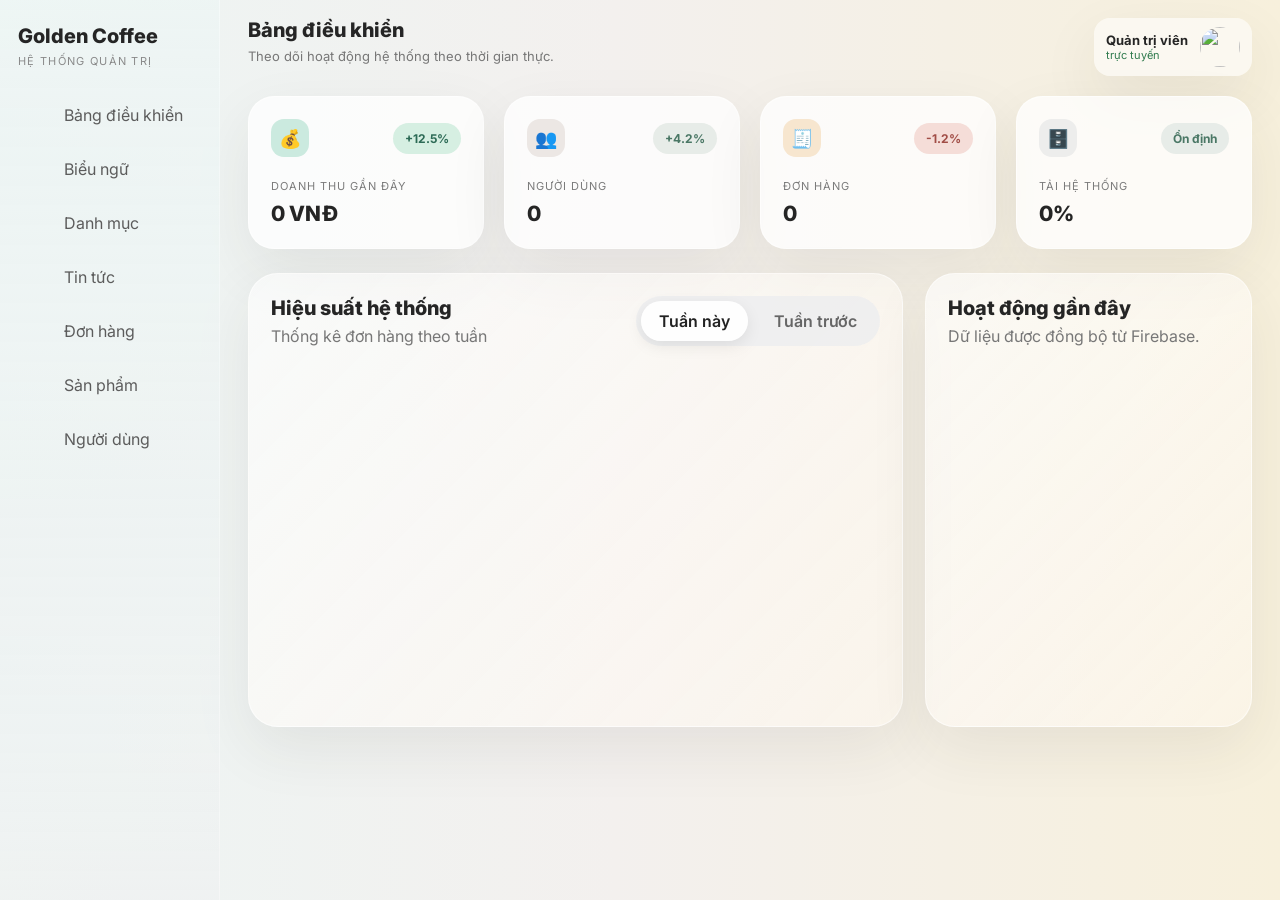
==== commit 63eae043: "Update" ====
--- a/index.html
+++ b/index.html
@@ -13,17 +13,16 @@
       <div class="brand">
         <h1>Golden Coffee</h1>
         <p>Hệ thống quản trị</p>
-      </div>
+       </div>
       <nav class="nav" id="sidebarNav">
-        <a class="nav-link" data-nav="dashboard" href="index.html"><span class="nav-icon">📊</span><span>Bảng điều khiển</span></a>
-        <a class="nav-link" data-nav="banners" href="banners.html"><span class="nav-icon">🖼️</span><span>Biểu ngữ</span></a>
-        <a class="nav-link" data-nav="categories" href="categories.html"><span class="nav-icon">📂</span><span>Danh mục</span></a>
-        <a class="nav-link" data-nav="news" href="news.html"><span class="nav-icon">📰</span><span>Tin tức</span></a>
-        <a class="nav-link" data-nav="orders" href="orders.html"><span class="nav-icon">🛒</span><span>Đơn hàng</span></a>
-        <a class="nav-link" data-nav="products" href="products.html"><span class="nav-icon">☕</span><span>Sản phẩm</span></a>
-        <a class="nav-link" data-nav="users" href="users.html"><span class="nav-icon">👥</span><span>Người dùng</span></a>
+        <a class="nav-link" data-nav="dashboard" href="index.html"><span class="nav-icon"></span><span>Bảng điều khiển</span></a>
+        <a class="nav-link" data-nav="banners" href="banners.html"><span class="nav-icon"></span><span>Biểu ngữ</span></a>
+        <a class="nav-link" data-nav="categories" href="categories.html"><span class="nav-icon"></span><span>Danh mục</span></a>
+        <a class="nav-link" data-nav="news" href="news.html"><span class="nav-icon"></span><span>Tin tức</span></a>
+        <a class="nav-link" data-nav="orders" href="orders.html"><span class="nav-icon"></span><span>Đơn hàng</span></a>
+        <a class="nav-link" data-nav="products" href="products.html"><span class="nav-icon"></span><span>Sản phẩm</span></a>
+        <a class="nav-link" data-nav="users" href="users.html"><span class="nav-icon"></span><span>Người dùng</span></a>
       </nav>
-      <div class="sidebar-footer">Phiên bản 2.4.0</div>
     </aside>
 
     <main class="main">
@@ -36,14 +35,12 @@
           </div>
         </div>
         <div class="topbar-actions">
-          <button class="icon-btn" type="button" aria-label="Thông báo">🔔</button>
-          <button class="icon-btn" type="button" aria-label="Cài đặt">⚙️</button>
           <div class="profile-chip">
             <div>
               <strong>Quản trị viên</strong>
               <small>trực tuyến</small>
             </div>
-            <img src="https://i.pravatar.cc/100?img=12" alt="Quản trị viên">
+            <img src="https://cdn-icons-png.flaticon.com/128/12724/12724606.png" alt="">
           </div>
         </div>
       </header>
